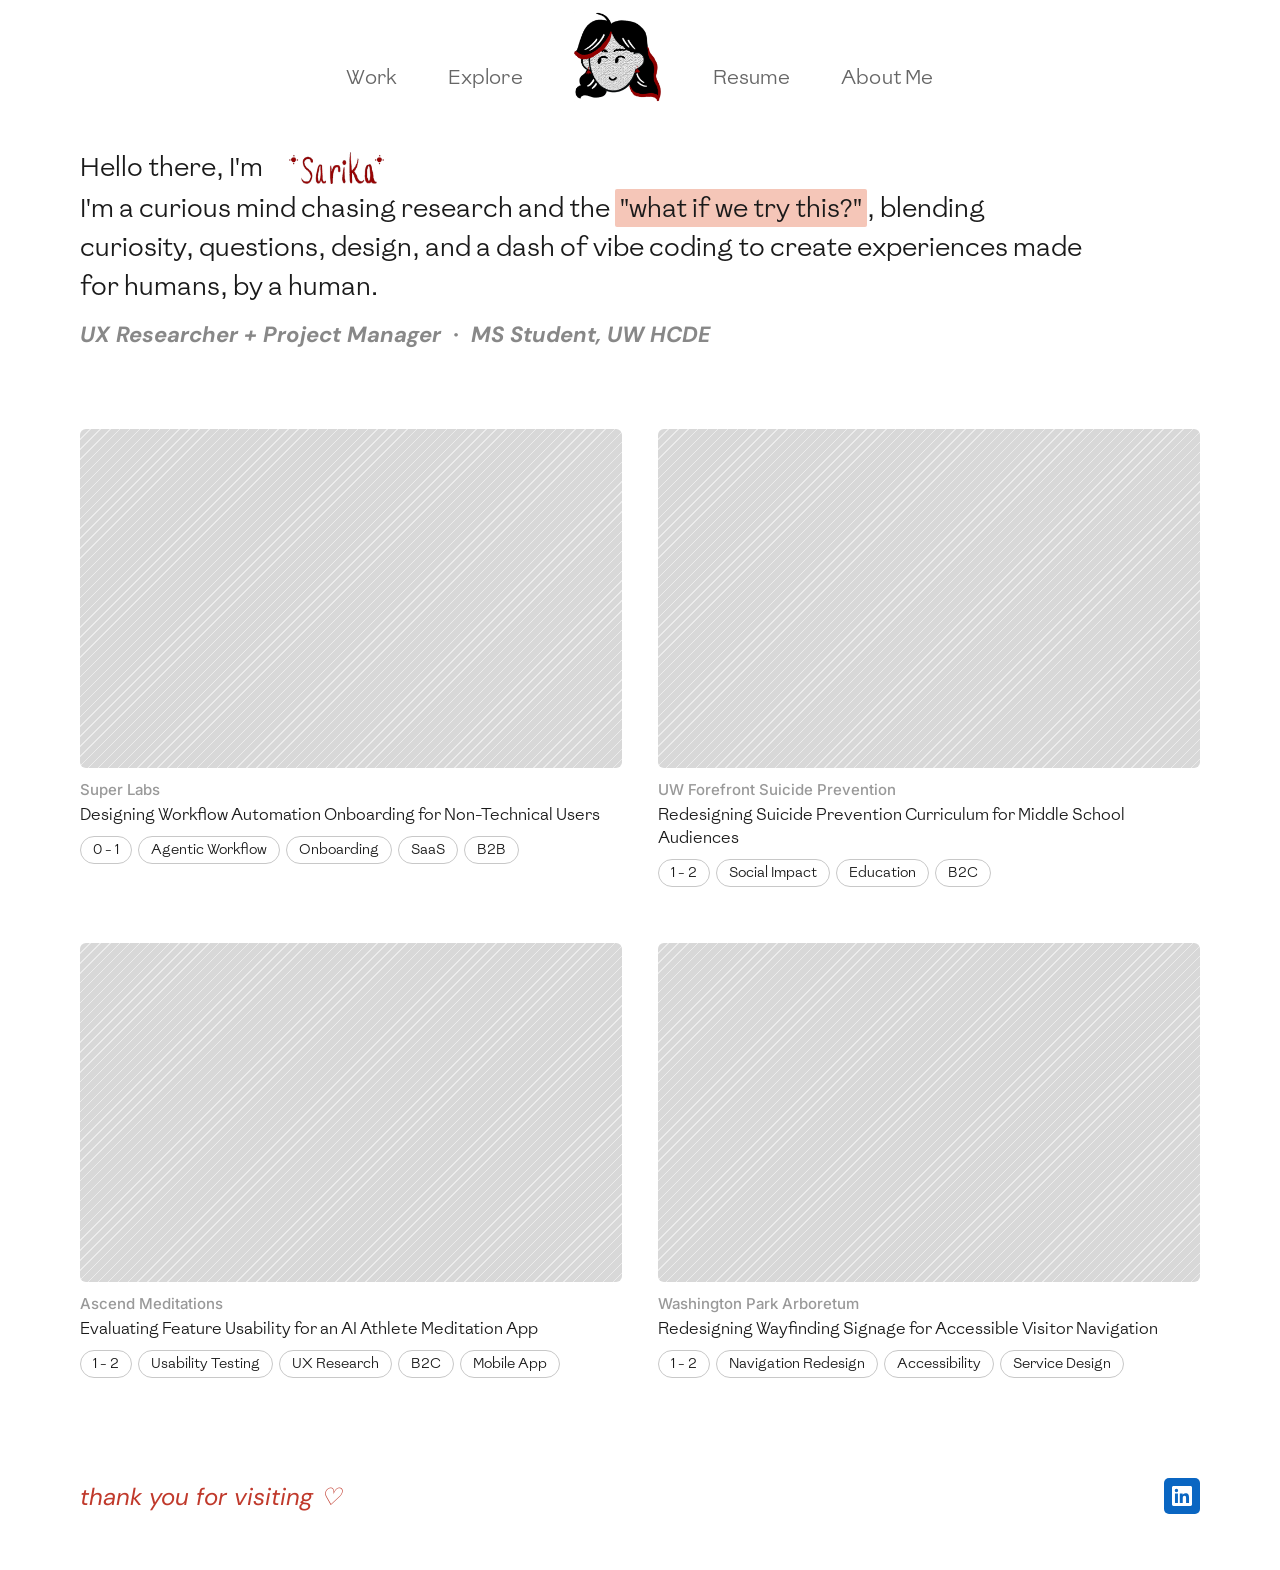
==== index.html @ 3a6480e7 "Match design typography: Absans, Inter, DM Sans, self-host Absans Co-authored-by: Cursor <cursoragen" ====
<!DOCTYPE html>
<html lang="en">
<head>
  <meta charset="UTF-8" />
  <meta name="viewport" content="width=device-width, initial-scale=1.0" />
  <title>Sarika — UX Researcher + Project Manager</title>
  <link rel="preconnect" href="https://fonts.googleapis.com" />
  <link rel="preconnect" href="https://fonts.gstatic.com" crossorigin />
  <link href="https://fonts.googleapis.com/css2?family=DM+Sans:ital,wght@0,400;0,700;1,700&family=Inter:wght@500&display=swap" rel="stylesheet" />
  <link rel="stylesheet" href="assets/css/styles.css" />

</head>
<body>

  <nav>
    <a href="#work"    class="nav-link">Work</a>
    <a href="#explore" class="nav-link">Explore</a>
    <a href="./" class="nav-avatar" aria-label="Home">
      <img src="assets/images/nav-avatar.jpg" alt="Sarika" />
    </a>
    <a href="#resume" class="nav-link">Resume</a>
    <a href="#about"  class="nav-link">About Me</a>
  </nav>

  <section class="hero">
    <p class="hero-line1">
      <span>Hello there, I'm</span>
      <span class="name-rotator" aria-label="Sarika">
        <img id="name0" src="assets/images/name-0.png" alt="Sarika" />
        <img id="name1" src="assets/images/name-1.png" alt="Sarika in Devanagari" />
      </span>
    </p>
    <p class="hero-body">
      I'm a curious mind chasing research and the
      <span class="highlight">"what if we try this?"</span>, blending curiosity,
      questions, design, and a dash of vibe coding to create experiences made for humans,
      by a human.
    </p>
    <p class="hero-subtitle">UX Researcher + Project Manager &nbsp;·&nbsp; MS Student, UW HCDE</p>
  </section>

  <section class="work" id="work">

    <article class="card">
      <div class="card-image"><!-- <img src="images/superlabs.jpg" alt="Super Labs" /> --></div>
      <p class="card-client">Super Labs</p>
      <h2 class="card-title">Designing Workflow Automation Onboarding for Non-Technical Users</h2>
      <div class="card-tags">
        <span class="tag">0 - 1</span>
        <span class="tag">Agentic Workflow</span>
        <span class="tag">Onboarding</span>
        <span class="tag">SaaS</span>
        <span class="tag">B2B</span>
      </div>
    </article>

    <article class="card">
      <div class="card-image"><!-- <img src="images/forefront.jpg" alt="UW Forefront" /> --></div>
      <p class="card-client">UW Forefront Suicide Prevention</p>
      <h2 class="card-title">Redesigning Suicide Prevention Curriculum for Middle School Audiences</h2>
      <div class="card-tags">
        <span class="tag">1 - 2</span>
        <span class="tag">Social Impact</span>
        <span class="tag">Education</span>
        <span class="tag">B2C</span>
      </div>
    </article>

    <article class="card">
      <div class="card-image"><!-- <img src="images/ascend.jpg" alt="Ascend Meditations" /> --></div>
      <p class="card-client">Ascend Meditations</p>
      <h2 class="card-title">Evaluating Feature Usability for an AI Athlete Meditation App</h2>
      <div class="card-tags">
        <span class="tag">1 - 2</span>
        <span class="tag">Usability Testing</span>
        <span class="tag">UX Research</span>
        <span class="tag">B2C</span>
        <span class="tag">Mobile App</span>
      </div>
    </article>

    <article class="card">
      <div class="card-image"><!-- <img src="images/arboretum.jpg" alt="Washington Park Arboretum" /> --></div>
      <p class="card-client">Washington Park Arboretum</p>
      <h2 class="card-title">Redesigning Wayfinding Signage for Accessible Visitor Navigation</h2>
      <div class="card-tags">
        <span class="tag">1 - 2</span>
        <span class="tag">Navigation Redesign</span>
        <span class="tag">Accessibility</span>
        <span class="tag">Service Design</span>
      </div>
    </article>

  </section>

  <footer>
    <span class="footer-thanks">thank you for visiting ♡</span>
    <a href="https://linkedin.com/in/sarika" target="_blank" rel="noopener" class="footer-linkedin" aria-label="LinkedIn">
      <svg xmlns="http://www.w3.org/2000/svg" viewBox="0 0 24 24">
        <path d="M20.447 20.452h-3.554v-5.569c0-1.328-.027-3.037-1.852-3.037-1.853 0-2.136 1.445-2.136 2.939v5.667H9.351V9h3.414v1.561h.046c.477-.9 1.637-1.85 3.37-1.85 3.601 0 4.267 2.37 4.267 5.455v6.286zM5.337 7.433a2.062 2.062 0 01-2.063-2.065 2.064 2.064 0 112.063 2.065zm1.782 13.019H3.555V9h3.564v11.452zM22.225 0H1.771C.792 0 0 .774 0 1.729v20.542C0 23.227.792 24 1.771 24h20.451C23.2 24 24 23.227 24 22.271V1.729C24 .774 23.2 0 22.222 0h.003z"/>
      </svg>
    </a>
  </footer>

  <script src="assets/js/name-rotator.js" defer></script>


</body>
</html>
---- assets/css/styles.css ----
@font-face {
      font-family: 'Absans';
      src: url('../fonts/Absans-Regular.woff2') format('woff2');
      font-weight: 400;
      font-style: normal;
      font-display: swap;
    }

    *, *::before, *::after { box-sizing: border-box; margin: 0; padding: 0; }
    :root {
      --font-absans: 'Absans', system-ui, sans-serif;
      --font-dm-sans: 'DM Sans', system-ui, sans-serif;
      --font-inter: 'Inter', system-ui, sans-serif;
      --white: #ffffff;
      --text-primary: #1a1a1a;
      --text-secondary: #888888;
      --accent-red: #c0392b;
      --highlight-bg: #f5c6b8;
      --card-bg: #d8d8d8;
      --tag-border: #c8c8c8;
      --page-pad: clamp(16px, 3.5vw, 40px);
      --max-width: min(1320px, calc(100vw - 2 * var(--page-pad)));
    }
    html { font-size: 16px; scroll-behavior: smooth; }
    body {
      font-family: var(--font-dm-sans);
      background: var(--white);
      color: var(--text-primary);
      -webkit-font-smoothing: antialiased;
      overflow-x: hidden;
    }
    a { text-decoration: none; color: inherit; }

    /* NAV */
    nav {
      display: flex;
      align-items: flex-end;
      justify-content: center;
      gap: clamp(20px, 4vw, 56px);
      padding: 12px var(--page-pad) 0;
    }
    .nav-link {
      font-family: var(--font-absans);
      font-size: 20px;
      font-weight: 400;
      color: #666666;
      letter-spacing: 0.01em;
      transition: color 0.2s;
      white-space: nowrap;
      padding-bottom: 10px;
    }
    .nav-link:hover { color: var(--accent-red); }
    .nav-avatar { display: block; flex-shrink: 0; line-height: 0; }
    .nav-avatar img { width: auto; height: 90px; object-fit: contain; display: block; }

    /* HERO */
    .hero {
      max-width: var(--max-width);
      margin: clamp(28px, 5vw, 48px) auto 0;
      padding: 0 var(--page-pad);
    }

    /* Inline flex so name sits right next to "Hello there, I'm" */
    .hero-line1 {
      font-family: var(--font-absans);
      font-size: 26px;
      font-weight: 400;
      line-height: 1.35;
      display: flex;
      align-items: center;
      gap: 4px;
    }

    /* Tight vertical ticker — same cap-height as surrounding text */
    .name-rotator {
      position: relative;
      display: inline-block;
      width: 180px;
      height: 32px;
      overflow: hidden;
      vertical-align: middle;
      margin-left: 2px;
    }
    .name-rotator img {
      position: absolute;
      left: 0;
      top: 0;
      width: 180px;
      height: 32px;
      object-fit: contain;
      object-position: left center;
      opacity: 0;
      transform: translateY(32px);
      will-change: transform, opacity;
    }
    .name-rotator img.entering {
      animation: tickerIn 0.3s cubic-bezier(0.22, 0.61, 0.36, 1) forwards;
    }
    .name-rotator img.visible {
      opacity: 1;
      transform: translateY(0);
    }
    .name-rotator img.leaving {
      animation: tickerOut 0.25s cubic-bezier(0.55, 0, 0.78, 0.4) forwards;
    }
    @keyframes tickerIn {
      from { opacity: 0; transform: translateY(32px); }
      to   { opacity: 1; transform: translateY(0);    }
    }
    @keyframes tickerOut {
      from { opacity: 1; transform: translateY(0);    }
      to   { opacity: 0; transform: translateY(-32px);}
    }

    .hero-body {
      font-family: var(--font-absans);
      font-size: 26px;
      font-weight: 400;
      line-height: 1.5;
      color: var(--text-primary);
      margin-top: 4px; max-width: min(1020px, 100%);
    }
    .highlight {
      background: var(--highlight-bg);
      padding: 1px 4px; border-radius: 2px;
    }
    .hero-subtitle {
      font-family: var(--font-dm-sans);
      font-size: 22px;
      font-weight: 700;
      font-style: italic;
      color: var(--text-secondary);
      margin-top: 14px;
    }

    /* WORK GRID */
    .work {
      max-width: var(--max-width);
      margin: clamp(48px, 7vw, 80px) auto 0;
      padding: 0 var(--page-pad);
      display: grid;
      grid-template-columns: 1fr 1fr;
      gap: clamp(32px, 5vw, 56px) clamp(20px, 3vw, 36px);
    }
    @media (max-width: 640px) { .work { grid-template-columns: 1fr; } }
    .card { cursor: pointer; }
    .card-image {
      width: 100%; aspect-ratio: 16 / 10;
      border-radius: 6px; overflow: hidden;
      background-color: var(--card-bg);
      background-image: repeating-linear-gradient(
        -45deg, transparent, transparent 6px,
        rgba(255,255,255,0.5) 6px, rgba(255,255,255,0.5) 7px
      );
      transition: transform 0.25s ease, box-shadow 0.25s ease;
    }
    .card:hover .card-image {
      transform: translateY(-3px);
      box-shadow: 0 8px 28px rgba(0,0,0,0.10);
    }
    .card-image img { width: 100%; height: 100%; object-fit: cover; display: block; }
    .card-client {
      font-family: var(--font-inter);
      font-size: 15px;
      font-weight: 500;
      color: #999999;
      margin-top: 12px;
    }
    .card-title {
      font-family: var(--font-absans);
      font-size: 16px;
      font-weight: 400;
      color: var(--text-primary);
      margin-top: 4px;
      line-height: 1.45;
    }
    .card-tags   { display: flex; flex-wrap: wrap; gap: 6px; margin-top: 10px; }
    .tag {
      font-family: var(--font-absans);
      font-size: 14px;
      font-weight: 400;
      color: var(--text-primary); background: var(--white);
      border: 1px solid var(--tag-border);
      border-radius: 20px; padding: 3px 12px; white-space: nowrap;
    }

    /* FOOTER */
    footer {
      max-width: var(--max-width);
      margin: clamp(60px, 10vw, 100px) auto 0;
      padding: 0 var(--page-pad) clamp(32px, 5vw, 56px);
      display: flex; align-items: center; justify-content: space-between;
    }
    .footer-thanks { font-style: italic; font-size: clamp(18px,2.4vw,24px); font-weight: 400; color: var(--accent-red); }
    .footer-linkedin {
      display: flex; align-items: center; justify-content: center;
      width: 36px; height: 36px; background: #0a66c2;
      border-radius: 5px; transition: opacity 0.2s; flex-shrink: 0;
    }
    .footer-linkedin:hover { opacity: 0.8; }
    .footer-linkedin svg { width: 20px; height: 20px; fill: #fff; }

    @media (max-width: 540px) {
      .nav-link { font-size: 20px; }
      .hero-line1 { font-size: 20px; }
      .hero-body  { font-size: 20px; }
      .name-rotator { width: 140px; height: 26px; }
      .name-rotator img { width: 140px; height: 26px; transform: translateY(26px); }
      @keyframes tickerIn  { from { opacity:0; transform: translateY(26px); } to { opacity:1; transform: translateY(0); } }
      @keyframes tickerOut { from { opacity:1; transform: translateY(0); } to { opacity:0; transform: translateY(-26px); } }
    }
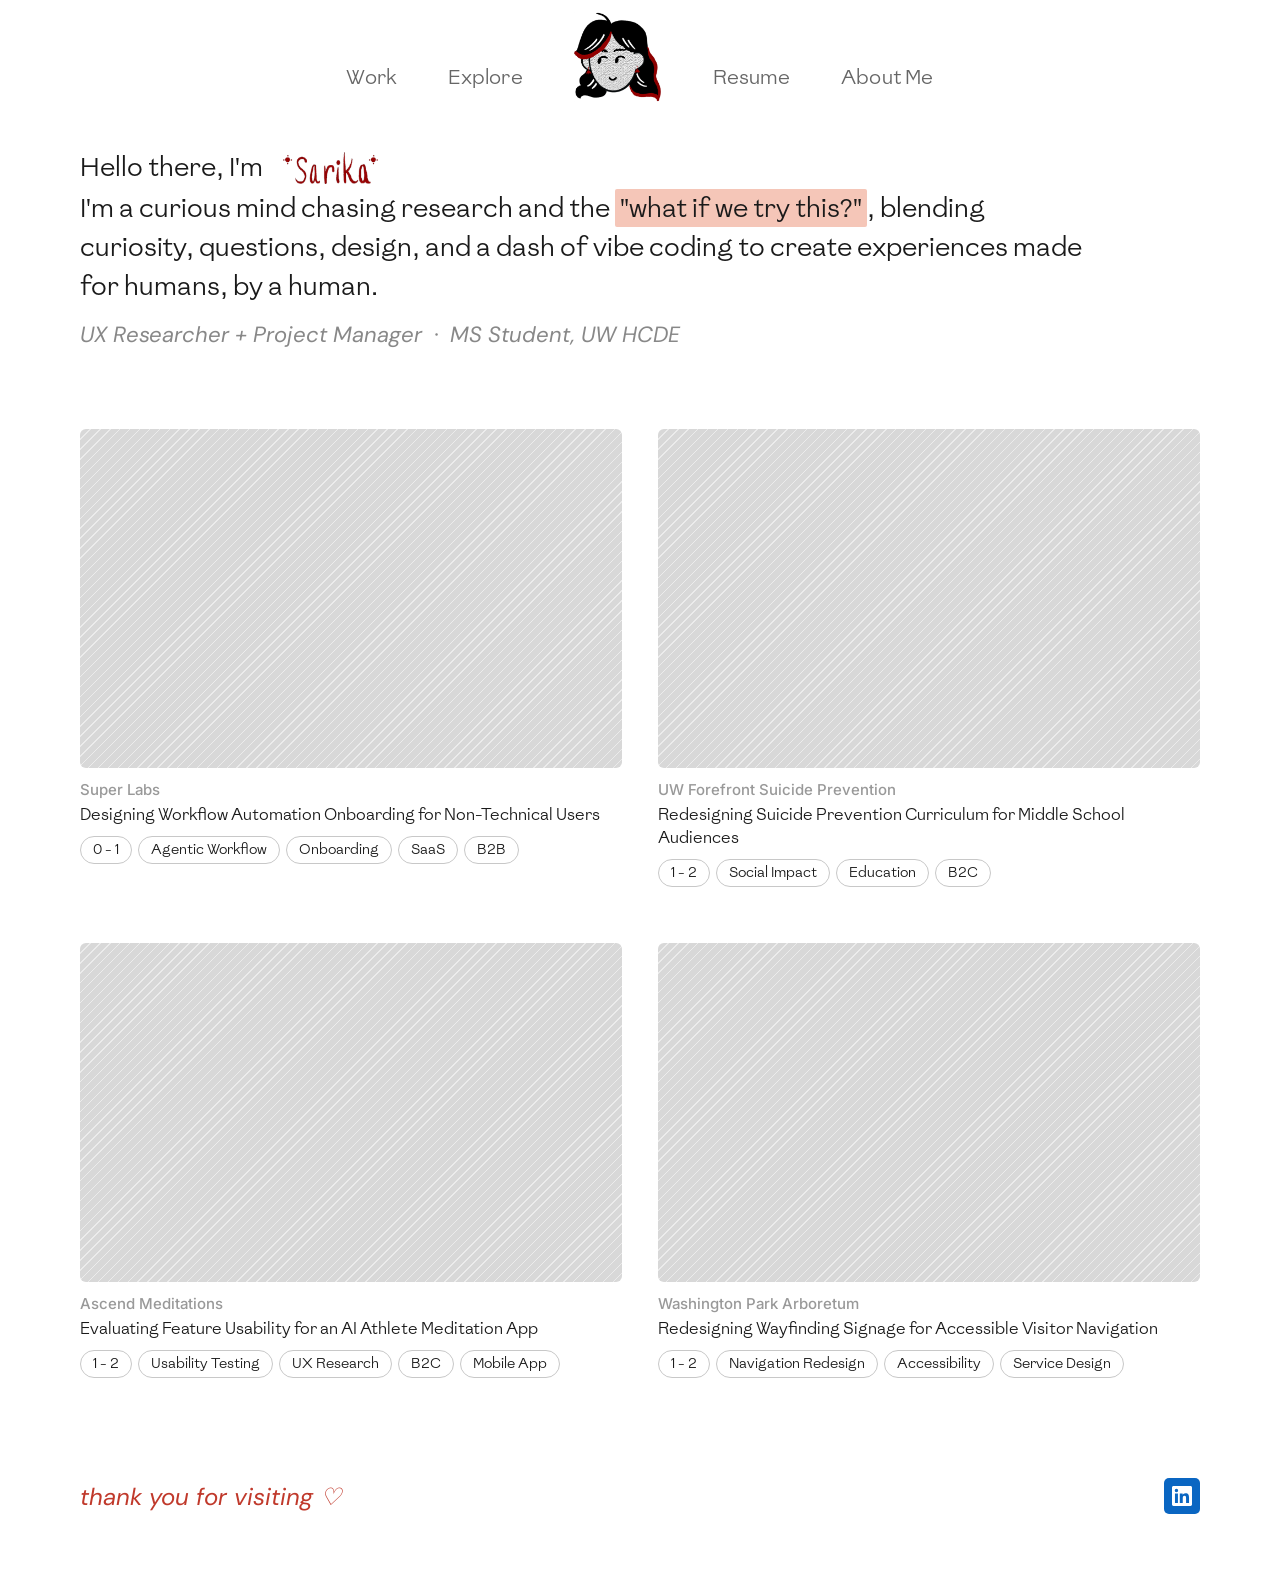
==== commit c934cd54: "Fix hero subtitle weight, name rotator timing, and rotator spacing Co-authored-by: Cursor <cursorage" ====
--- a/index.html
+++ b/index.html
@@ -6,7 +6,7 @@
   <title>Sarika — UX Researcher + Project Manager</title>
   <link rel="preconnect" href="https://fonts.googleapis.com" />
   <link rel="preconnect" href="https://fonts.gstatic.com" crossorigin />
-  <link href="https://fonts.googleapis.com/css2?family=DM+Sans:ital,wght@0,400;0,700;1,700&family=Inter:wght@500&display=swap" rel="stylesheet" />
+  <link href="https://fonts.googleapis.com/css2?family=DM+Sans:ital,wght@0,400;1,400&family=Inter:wght@500&display=swap" rel="stylesheet" />
   <link rel="stylesheet" href="assets/css/styles.css" />
 
 </head>
--- a/assets/css/styles.css
+++ b/assets/css/styles.css
@@ -68,24 +68,26 @@
       line-height: 1.35;
       display: flex;
       align-items: center;
-      gap: 4px;
-    }
-
-    /* Tight vertical ticker — same cap-height as surrounding text */
+      flex-wrap: wrap;
+      gap: 0;
+    }
+
+    /* Tight vertical ticker — width tracks artwork (~220×52 scaled to 32px tall ≈ 136px) */
     .name-rotator {
       position: relative;
       display: inline-block;
-      width: 180px;
+      width: 138px;
       height: 32px;
       overflow: hidden;
-      vertical-align: middle;
-      margin-left: 2px;
+      vertical-align: -0.06em;
+      margin: 0;
+      flex-shrink: 0;
     }
     .name-rotator img {
       position: absolute;
       left: 0;
       top: 0;
-      width: 180px;
+      width: 138px;
       height: 32px;
       object-fit: contain;
       object-position: left center;
@@ -94,14 +96,14 @@
       will-change: transform, opacity;
     }
     .name-rotator img.entering {
-      animation: tickerIn 0.3s cubic-bezier(0.22, 0.61, 0.36, 1) forwards;
+      animation: tickerIn 0.22s cubic-bezier(0.22, 0.61, 0.36, 1) forwards;
     }
     .name-rotator img.visible {
       opacity: 1;
       transform: translateY(0);
     }
     .name-rotator img.leaving {
-      animation: tickerOut 0.25s cubic-bezier(0.55, 0, 0.78, 0.4) forwards;
+      animation: tickerOut 0.2s cubic-bezier(0.55, 0, 0.78, 0.4) forwards;
     }
     @keyframes tickerIn {
       from { opacity: 0; transform: translateY(32px); }
@@ -127,7 +129,7 @@
     .hero-subtitle {
       font-family: var(--font-dm-sans);
       font-size: 22px;
-      font-weight: 700;
+      font-weight: 400;
       font-style: italic;
       color: var(--text-secondary);
       margin-top: 14px;
@@ -204,8 +206,8 @@
       .nav-link { font-size: 20px; }
       .hero-line1 { font-size: 20px; }
       .hero-body  { font-size: 20px; }
-      .name-rotator { width: 140px; height: 26px; }
-      .name-rotator img { width: 140px; height: 26px; transform: translateY(26px); }
+      .name-rotator { width: 112px; height: 26px; }
+      .name-rotator img { width: 112px; height: 26px; transform: translateY(26px); }
       @keyframes tickerIn  { from { opacity:0; transform: translateY(26px); } to { opacity:1; transform: translateY(0); } }
       @keyframes tickerOut { from { opacity:1; transform: translateY(0); } to { opacity:0; transform: translateY(-26px); } }
     }
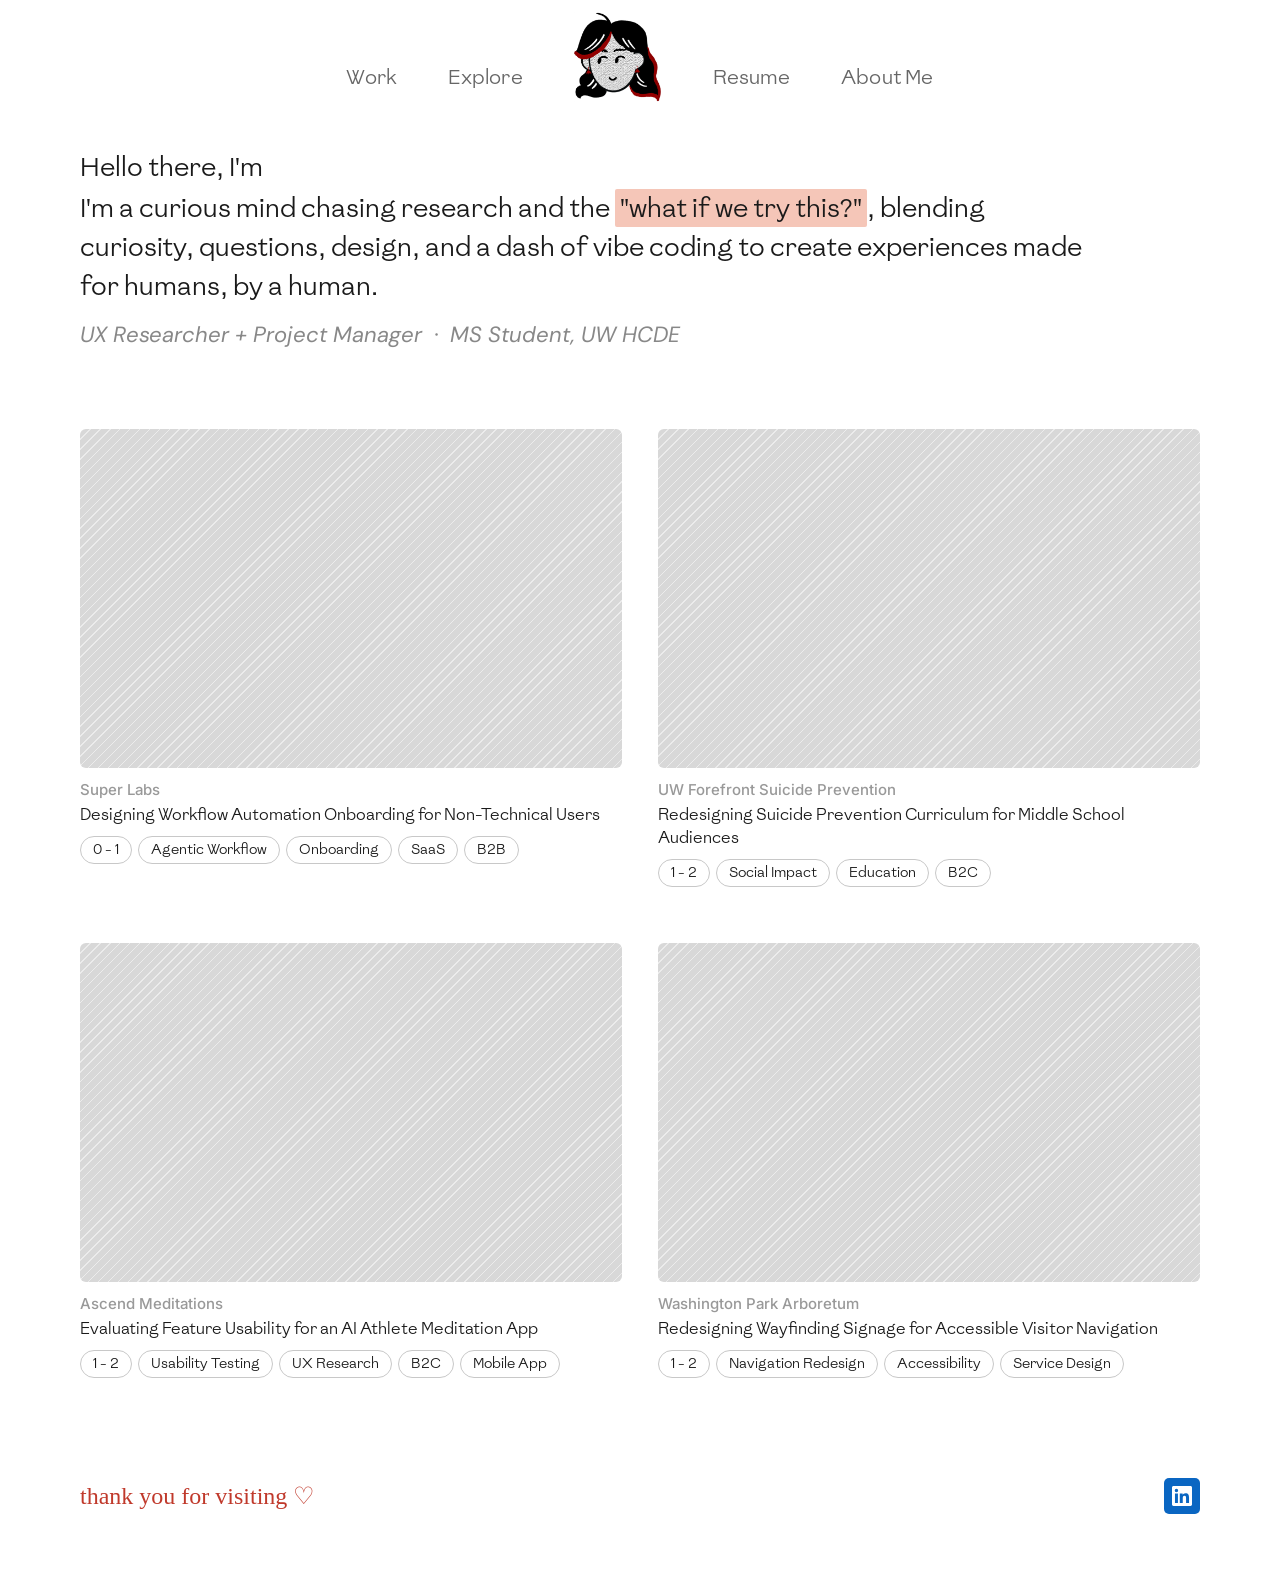
==== commit 8fb29b3f: "Add Malayalam hero name; align rotator; script footer styling Co-authored-by: Cursor <cursoragent@cu" ====
--- a/index.html
+++ b/index.html
@@ -28,6 +28,7 @@
       <span class="name-rotator" aria-label="Sarika">
         <img id="name0" src="assets/images/name-0.png" alt="Sarika" />
         <img id="name1" src="assets/images/name-1.png" alt="Sarika in Devanagari" />
+        <img id="name2" src="assets/images/name-2.png" alt="Sarika in Malayalam" />
       </span>
     </p>
     <p class="hero-body">
--- a/assets/css/styles.css
+++ b/assets/css/styles.css
@@ -76,18 +76,18 @@
     .name-rotator {
       position: relative;
       display: inline-block;
-      width: 138px;
+      width: 170px;
       height: 32px;
       overflow: hidden;
-      vertical-align: -0.06em;
+      vertical-align: -0.18em;
       margin: 0;
       flex-shrink: 0;
     }
     .name-rotator img {
       position: absolute;
       left: 0;
-      top: 0;
-      width: 138px;
+      top: -1px;
+      width: 170px;
       height: 32px;
       object-fit: contain;
       object-position: left center;
@@ -95,6 +95,11 @@
       transform: translateY(32px);
       will-change: transform, opacity;
     }
+
+    /* Per-image horizontal nudges to visually align spacing after “I’m”. */
+    #name0 { left: -14px; }
+    #name1 { left: -14px; }
+    #name2 { left: 6px; }
     .name-rotator img.entering {
       animation: tickerIn 0.22s cubic-bezier(0.22, 0.61, 0.36, 1) forwards;
     }
@@ -193,7 +198,13 @@
       padding: 0 var(--page-pad) clamp(32px, 5vw, 56px);
       display: flex; align-items: center; justify-content: space-between;
     }
-    .footer-thanks { font-style: italic; font-size: clamp(18px,2.4vw,24px); font-weight: 400; color: var(--accent-red); }
+    .footer-thanks {
+      font-family: "Snell Roundhand", "Bradley Hand", "Apple Chancery", "Segoe Script", cursive;
+      font-style: normal;
+      font-size: clamp(18px, 2.4vw, 24px);
+      font-weight: 400;
+      color: var(--accent-red);
+    }
     .footer-linkedin {
       display: flex; align-items: center; justify-content: center;
       width: 36px; height: 36px; background: #0a66c2;
@@ -206,8 +217,8 @@
       .nav-link { font-size: 20px; }
       .hero-line1 { font-size: 20px; }
       .hero-body  { font-size: 20px; }
-      .name-rotator { width: 112px; height: 26px; }
-      .name-rotator img { width: 112px; height: 26px; transform: translateY(26px); }
+      .name-rotator { width: 140px; height: 26px; }
+      .name-rotator img { width: 140px; height: 26px; transform: translateY(26px); }
       @keyframes tickerIn  { from { opacity:0; transform: translateY(26px); } to { opacity:1; transform: translateY(0); } }
       @keyframes tickerOut { from { opacity:1; transform: translateY(0); } to { opacity:0; transform: translateY(-26px); } }
     }
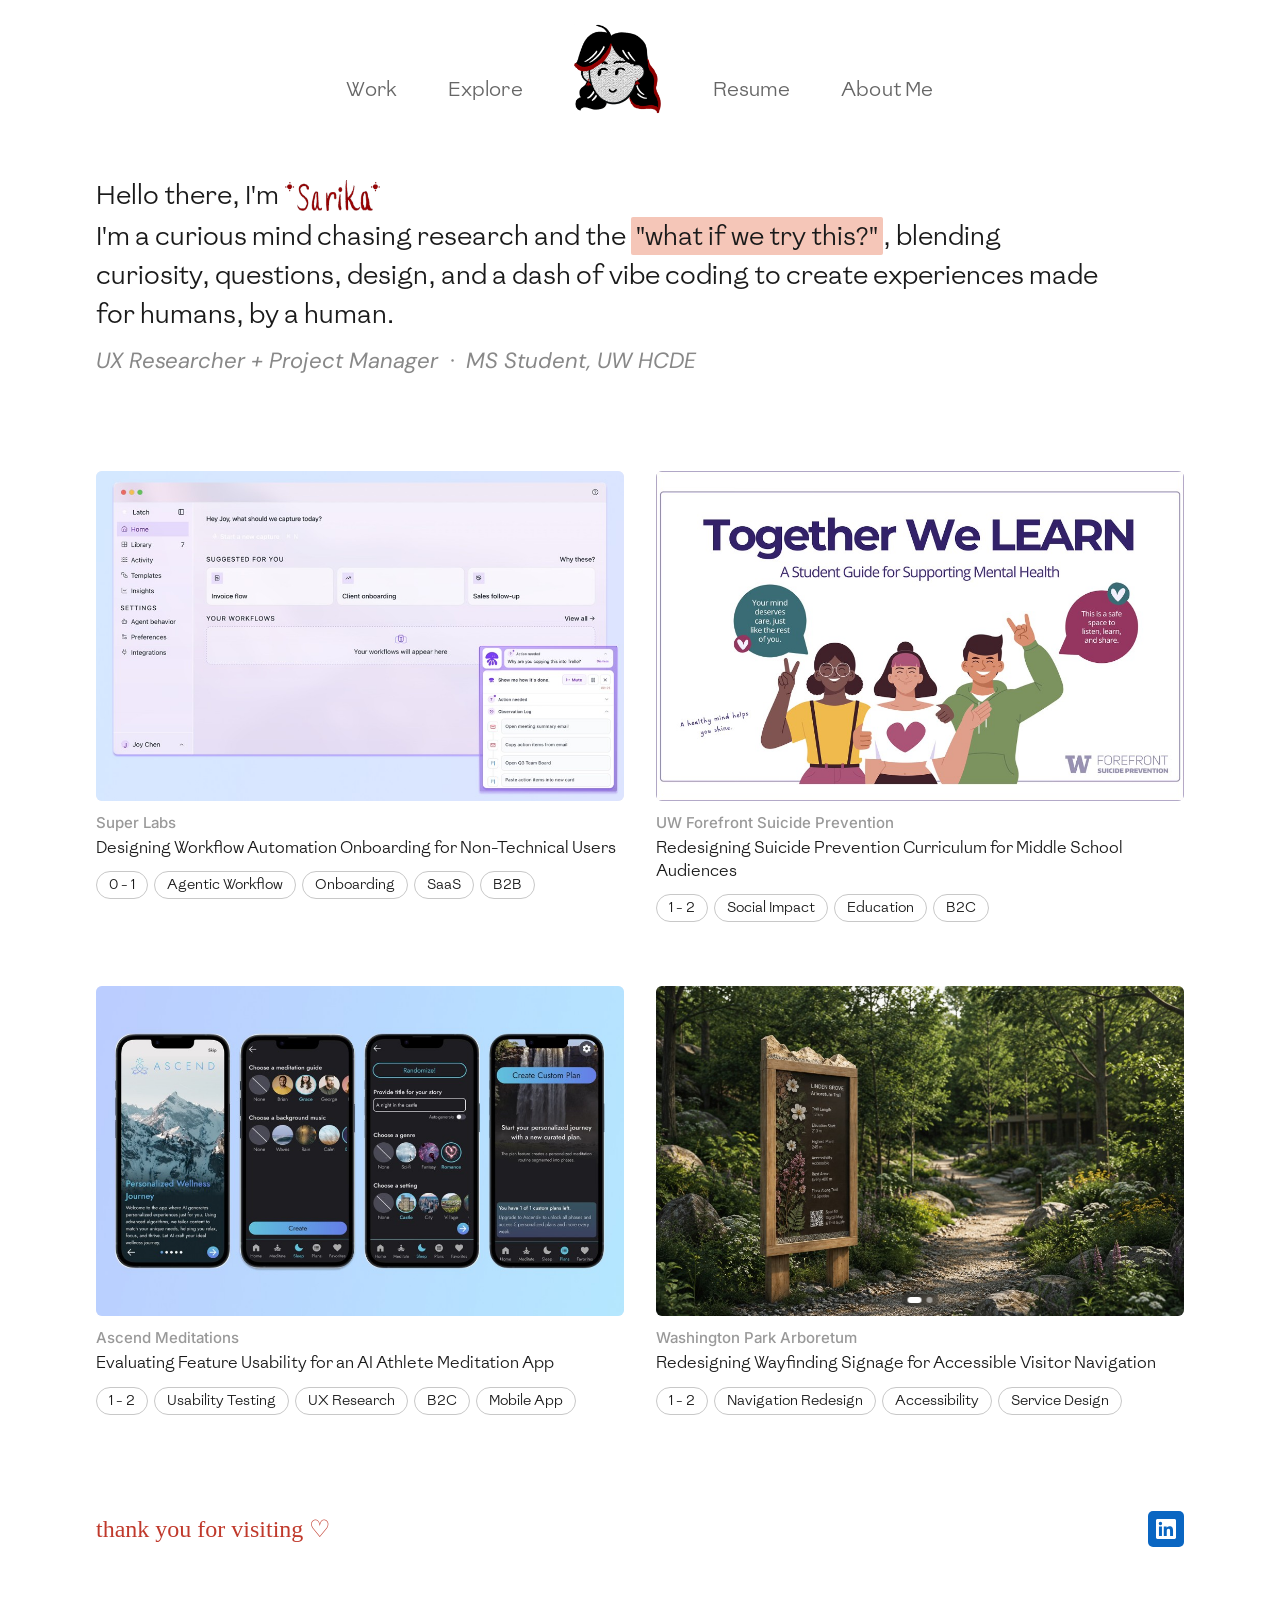
==== commit c0435616: "Add case study previews, slideshow, and supporting site assets. Sync homepage card images and styles" ====
--- a/index.html
+++ b/index.html
@@ -3,6 +3,9 @@
 <head>
   <meta charset="UTF-8" />
   <meta name="viewport" content="width=device-width, initial-scale=1.0" />
+  <meta http-equiv="Cache-Control" content="no-cache, no-store, must-revalidate" />
+  <meta http-equiv="Pragma" content="no-cache" />
+  <meta http-equiv="Expires" content="0" />
   <title>Sarika — UX Researcher + Project Manager</title>
   <link rel="preconnect" href="https://fonts.googleapis.com" />
   <link rel="preconnect" href="https://fonts.gstatic.com" crossorigin />
@@ -42,8 +45,10 @@
 
   <section class="work" id="work">
 
-    <article class="card">
-      <div class="card-image"><!-- <img src="images/superlabs.jpg" alt="Super Labs" /> --></div>
+    <a class="card" href="case-study.html?study=super-labs">
+      <div class="card-image">
+        <img src="assets/images/latch.jpg" alt="Latch workflow onboarding" />
+      </div>
       <p class="card-client">Super Labs</p>
       <h2 class="card-title">Designing Workflow Automation Onboarding for Non-Technical Users</h2>
       <div class="card-tags">
@@ -53,10 +58,12 @@
         <span class="tag">SaaS</span>
         <span class="tag">B2B</span>
       </div>
-    </article>
+    </a>
 
-    <article class="card">
-      <div class="card-image"><!-- <img src="images/forefront.jpg" alt="UW Forefront" /> --></div>
+    <a class="card" href="case-study.html?study=uw-forefront">
+      <div class="card-image">
+        <img src="assets/images/forefront.jpg" alt="UW Forefront Suicide Prevention - Together We LEARN student guide" />
+      </div>
       <p class="card-client">UW Forefront Suicide Prevention</p>
       <h2 class="card-title">Redesigning Suicide Prevention Curriculum for Middle School Audiences</h2>
       <div class="card-tags">
@@ -65,10 +72,12 @@
         <span class="tag">Education</span>
         <span class="tag">B2C</span>
       </div>
-    </article>
+    </a>
 
-    <article class="card">
-      <div class="card-image"><!-- <img src="images/ascend.jpg" alt="Ascend Meditations" /> --></div>
+    <a class="card" href="case-study.html?study=ascend-meditations">
+      <div class="card-image">
+        <img src="assets/images/ascend.jpg" alt="Ascend Meditations" />
+      </div>
       <p class="card-client">Ascend Meditations</p>
       <h2 class="card-title">Evaluating Feature Usability for an AI Athlete Meditation App</h2>
       <div class="card-tags">
@@ -78,10 +87,17 @@
         <span class="tag">B2C</span>
         <span class="tag">Mobile App</span>
       </div>
-    </article>
+    </a>
 
-    <article class="card">
-      <div class="card-image"><!-- <img src="images/arboretum.jpg" alt="Washington Park Arboretum" /> --></div>
+    <a class="card" href="case-study.html?study=arboretum">
+      <div class="card-image card-slideshow" aria-label="Washington Park Arboretum signage slideshow">
+        <img src="assets/images/arboretum-1.jpg" alt="Washington Park Arboretum Linden Grove Trail upright sign" class="slide active" />
+        <img src="assets/images/arboretum-2.jpg" alt="Washington Park Arboretum Ridgeline Grove Trail shelter sign" class="slide" />
+        <div class="slideshow-indicators" aria-hidden="true">
+          <span class="indicator active"></span>
+          <span class="indicator"></span>
+        </div>
+      </div>
       <p class="card-client">Washington Park Arboretum</p>
       <h2 class="card-title">Redesigning Wayfinding Signage for Accessible Visitor Navigation</h2>
       <div class="card-tags">
@@ -90,7 +106,7 @@
         <span class="tag">Accessibility</span>
         <span class="tag">Service Design</span>
       </div>
-    </article>
+    </a>
 
   </section>
 
@@ -104,7 +120,7 @@
   </footer>
 
   <script src="assets/js/name-rotator.js" defer></script>
-
+  <script src="assets/js/card-slideshow.js" defer></script>
 
 </body>
 </html>
--- a/assets/css/styles.css
+++ b/assets/css/styles.css
@@ -18,8 +18,22 @@
       --highlight-bg: #f5c6b8;
       --card-bg: #d8d8d8;
       --tag-border: #c8c8c8;
-      --page-pad: clamp(16px, 3.5vw, 40px);
-      --max-width: min(1320px, calc(100vw - 2 * var(--page-pad)));
+      --page-pad: clamp(20px, 4vw, 48px);
+      --content-width: 1400px;
+      --max-width: min(1400px, calc(100vw - 2 * var(--page-pad)));
+      /* Spacing scale (shreym.com / Framer-style rhythm) */
+      --space-2xs: 4px;
+      --space-xs: 8px;
+      --space-sm: 12px;
+      --space-md: 16px;
+      --space-lg: 24px;
+      --space-xl: 32px;
+      --space-2xl: 48px;
+      --space-3xl: 64px;
+      --space-4xl: 96px;
+      --section-gap: clamp(64px, 8vw, 96px);
+      --text-stack: var(--space-xs);
+      --text-to-media: clamp(32px, 4vw, 48px);
     }
     html { font-size: 16px; scroll-behavior: smooth; }
     body {
@@ -37,7 +51,7 @@
       align-items: flex-end;
       justify-content: center;
       gap: clamp(20px, 4vw, 56px);
-      padding: 12px var(--page-pad) 0;
+      padding: var(--space-lg) var(--page-pad) 0;
     }
     .nav-link {
       font-family: var(--font-absans);
@@ -56,7 +70,7 @@
     /* HERO */
     .hero {
       max-width: var(--max-width);
-      margin: clamp(28px, 5vw, 48px) auto 0;
+      margin: var(--space-3xl) auto 0;
       padding: 0 var(--page-pad);
     }
 
@@ -125,7 +139,8 @@
       font-weight: 400;
       line-height: 1.5;
       color: var(--text-primary);
-      margin-top: 4px; max-width: min(1020px, 100%);
+      margin-top: var(--space-2xs);
+      max-width: min(1020px, 100%);
     }
     .highlight {
       background: var(--highlight-bg);
@@ -137,20 +152,20 @@
       font-weight: 400;
       font-style: italic;
       color: var(--text-secondary);
-      margin-top: 14px;
+      margin-top: var(--space-sm);
     }
 
     /* WORK GRID */
     .work {
       max-width: var(--max-width);
-      margin: clamp(48px, 7vw, 80px) auto 0;
+      margin: var(--section-gap) auto 0;
       padding: 0 var(--page-pad);
       display: grid;
       grid-template-columns: 1fr 1fr;
-      gap: clamp(32px, 5vw, 56px) clamp(20px, 3vw, 36px);
+      gap: var(--space-3xl) var(--space-xl);
     }
     @media (max-width: 640px) { .work { grid-template-columns: 1fr; } }
-    .card { cursor: pointer; }
+    .card { display: block; cursor: pointer; color: inherit; }
     .card-image {
       width: 100%; aspect-ratio: 16 / 10;
       border-radius: 6px; overflow: hidden;
@@ -165,23 +180,98 @@
       transform: translateY(-3px);
       box-shadow: 0 8px 28px rgba(0,0,0,0.10);
     }
-    .card-image img { width: 100%; height: 100%; object-fit: cover; display: block; }
+    .card-image img {
+      width: 100%;
+      height: 100%;
+      object-fit: contain;
+      object-position: center;
+      display: block;
+      background: #f0eef5;
+    }
+    .card-image:has(img) {
+      background-image: none;
+      background-color: #f0eef5;
+    }
+
+    /* Card Slideshow */
+    .card-slideshow {
+      position: relative;
+    }
+    .card-slideshow .slide {
+      position: absolute;
+      top: 0;
+      left: 0;
+      width: 100%;
+      height: 100%;
+      object-fit: contain;
+      object-position: center;
+      background: #f0eef5;
+      opacity: 0;
+      transition: opacity 0.9s cubic-bezier(0.4, 0, 0.2, 1);
+      pointer-events: none;
+      will-change: opacity;
+      z-index: 1;
+    }
+    .card-slideshow .slide.active {
+      opacity: 1;
+      pointer-events: auto;
+      z-index: 2;
+    }
+    .card-slideshow .slide.shuffling-out {
+      opacity: 0;
+      z-index: 1;
+    }
+
+    /* Slide Indicator Dots */
+    .slideshow-indicators {
+      position: absolute;
+      bottom: 10px;
+      left: 50%;
+      transform: translateX(-50%);
+      display: flex;
+      gap: 5px;
+      padding: 3px 6px;
+      background: rgba(0, 0, 0, 0.28);
+      backdrop-filter: blur(4px);
+      -webkit-backdrop-filter: blur(4px);
+      border-radius: 12px;
+      z-index: 3;
+      pointer-events: none;
+    }
+    .slideshow-indicators .indicator {
+      width: 6px;
+      height: 6px;
+      border-radius: 50%;
+      background: rgba(255, 255, 255, 0.45);
+      transition: width 0.45s ease, background 0.45s ease, border-radius 0.45s ease;
+    }
+    .slideshow-indicators .indicator.active {
+      width: 14px;
+      border-radius: 4px;
+      background: #ffffff;
+    }
+
+    @media (prefers-reduced-motion: reduce) {
+      .card-slideshow .slide {
+        transition: opacity 0.35s ease;
+      }
+    }
     .card-client {
       font-family: var(--font-inter);
       font-size: 15px;
       font-weight: 500;
       color: #999999;
-      margin-top: 12px;
+      margin-top: var(--space-sm);
     }
     .card-title {
       font-family: var(--font-absans);
       font-size: 16px;
       font-weight: 400;
       color: var(--text-primary);
-      margin-top: 4px;
+      margin-top: var(--space-2xs);
       line-height: 1.45;
     }
-    .card-tags   { display: flex; flex-wrap: wrap; gap: 6px; margin-top: 10px; }
+    .card-tags { display: flex; flex-wrap: wrap; gap: 6px; margin-top: var(--space-sm); }
     .tag {
       font-family: var(--font-absans);
       font-size: 14px;
@@ -194,8 +284,8 @@
     /* FOOTER */
     footer {
       max-width: var(--max-width);
-      margin: clamp(60px, 10vw, 100px) auto 0;
-      padding: 0 var(--page-pad) clamp(32px, 5vw, 56px);
+      margin: var(--section-gap) auto 0;
+      padding: 0 var(--page-pad) var(--space-3xl);
       display: flex; align-items: center; justify-content: space-between;
     }
     .footer-thanks {
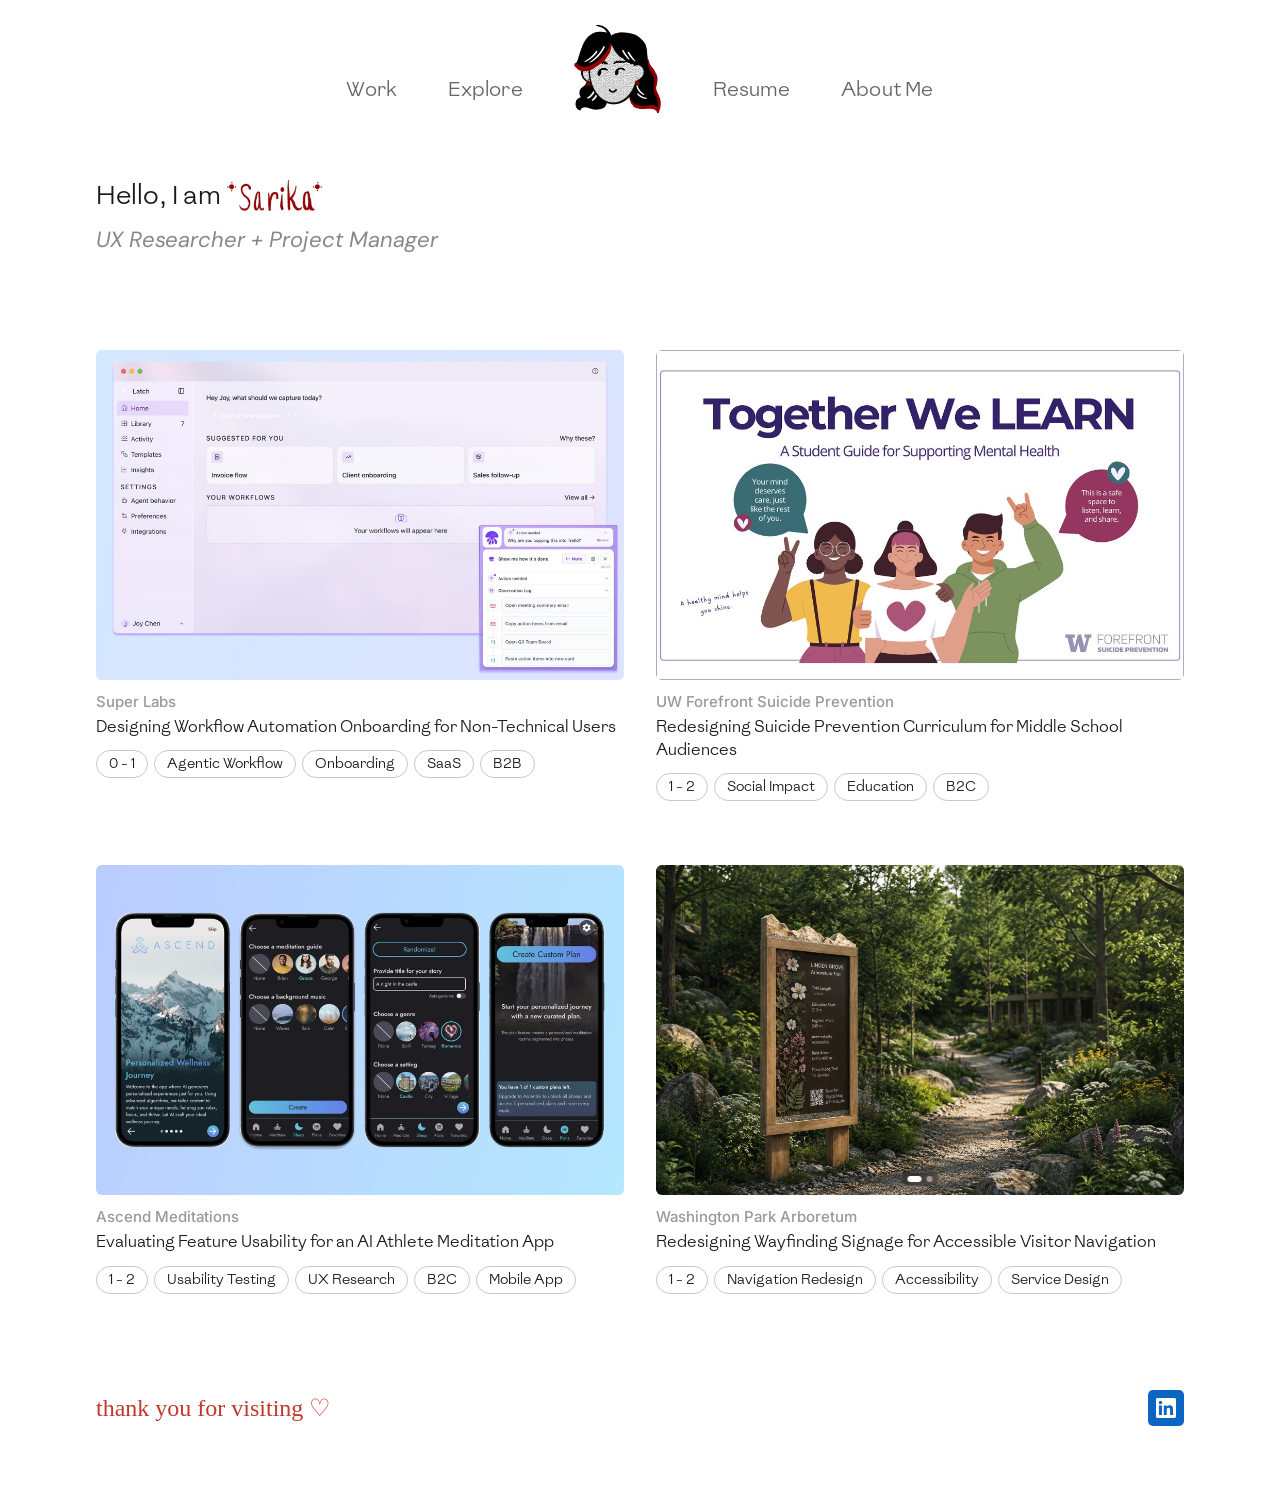
==== commit 774f7693: "Simplify hero, lock case studies, and link Resume PDF. Tighten the homepage intro and prevent projec" ====
--- a/index.html
+++ b/index.html
@@ -21,31 +21,25 @@
     <a href="./" class="nav-avatar" aria-label="Home">
       <img src="assets/images/nav-avatar.jpg" alt="Sarika" />
     </a>
-    <a href="#resume" class="nav-link">Resume</a>
+    <a href="assets/SarikaO-Resume.pdf" class="nav-link" target="_blank" rel="noopener">Resume</a>
     <a href="#about"  class="nav-link">About Me</a>
   </nav>
 
   <section class="hero">
     <p class="hero-line1">
-      <span>Hello there, I'm</span>
+      <span>Hello, I am</span>
       <span class="name-rotator" aria-label="Sarika">
         <img id="name0" src="assets/images/name-0.png" alt="Sarika" />
         <img id="name1" src="assets/images/name-1.png" alt="Sarika in Devanagari" />
         <img id="name2" src="assets/images/name-2.png" alt="Sarika in Malayalam" />
       </span>
     </p>
-    <p class="hero-body">
-      I'm a curious mind chasing research and the
-      <span class="highlight">"what if we try this?"</span>, blending curiosity,
-      questions, design, and a dash of vibe coding to create experiences made for humans,
-      by a human.
-    </p>
-    <p class="hero-subtitle">UX Researcher + Project Manager &nbsp;·&nbsp; MS Student, UW HCDE</p>
+    <p class="hero-subtitle">UX Researcher + Project Manager</p>
   </section>
 
   <section class="work" id="work">
 
-    <a class="card" href="case-study.html?study=super-labs">
+    <div class="card card--locked" aria-disabled="true">
       <div class="card-image">
         <img src="assets/images/latch.jpg" alt="Latch workflow onboarding" />
       </div>
@@ -58,9 +52,9 @@
         <span class="tag">SaaS</span>
         <span class="tag">B2B</span>
       </div>
-    </a>
+    </div>
 
-    <a class="card" href="case-study.html?study=uw-forefront">
+    <div class="card card--locked" aria-disabled="true">
       <div class="card-image">
         <img src="assets/images/forefront.jpg" alt="UW Forefront Suicide Prevention - Together We LEARN student guide" />
       </div>
@@ -72,9 +66,9 @@
         <span class="tag">Education</span>
         <span class="tag">B2C</span>
       </div>
-    </a>
+    </div>
 
-    <a class="card" href="case-study.html?study=ascend-meditations">
+    <div class="card card--locked" aria-disabled="true">
       <div class="card-image">
         <img src="assets/images/ascend.jpg" alt="Ascend Meditations" />
       </div>
@@ -87,9 +81,9 @@
         <span class="tag">B2C</span>
         <span class="tag">Mobile App</span>
       </div>
-    </a>
+    </div>
 
-    <a class="card" href="case-study.html?study=arboretum">
+    <div class="card card--locked" aria-disabled="true">
       <div class="card-image card-slideshow" aria-label="Washington Park Arboretum signage slideshow">
         <img src="assets/images/arboretum-1.jpg" alt="Washington Park Arboretum Linden Grove Trail upright sign" class="slide active" />
         <img src="assets/images/arboretum-2.jpg" alt="Washington Park Arboretum Ridgeline Grove Trail shelter sign" class="slide" />
@@ -106,7 +100,7 @@
         <span class="tag">Accessibility</span>
         <span class="tag">Service Design</span>
       </div>
-    </a>
+    </div>
 
   </section>
 
--- a/assets/css/styles.css
+++ b/assets/css/styles.css
@@ -166,6 +166,14 @@
     }
     @media (max-width: 640px) { .work { grid-template-columns: 1fr; } }
     .card { display: block; cursor: pointer; color: inherit; }
+    .card--locked {
+      cursor: default;
+      pointer-events: none;
+      user-select: none;
+    }
+    .card--locked .card-image {
+      pointer-events: auto;
+    }
     .card-image {
       width: 100%; aspect-ratio: 16 / 10;
       border-radius: 6px; overflow: hidden;
@@ -179,6 +187,10 @@
     .card:hover .card-image {
       transform: translateY(-3px);
       box-shadow: 0 8px 28px rgba(0,0,0,0.10);
+    }
+    .card--locked:hover .card-image {
+      transform: none;
+      box-shadow: none;
     }
     .card-image img {
       width: 100%;
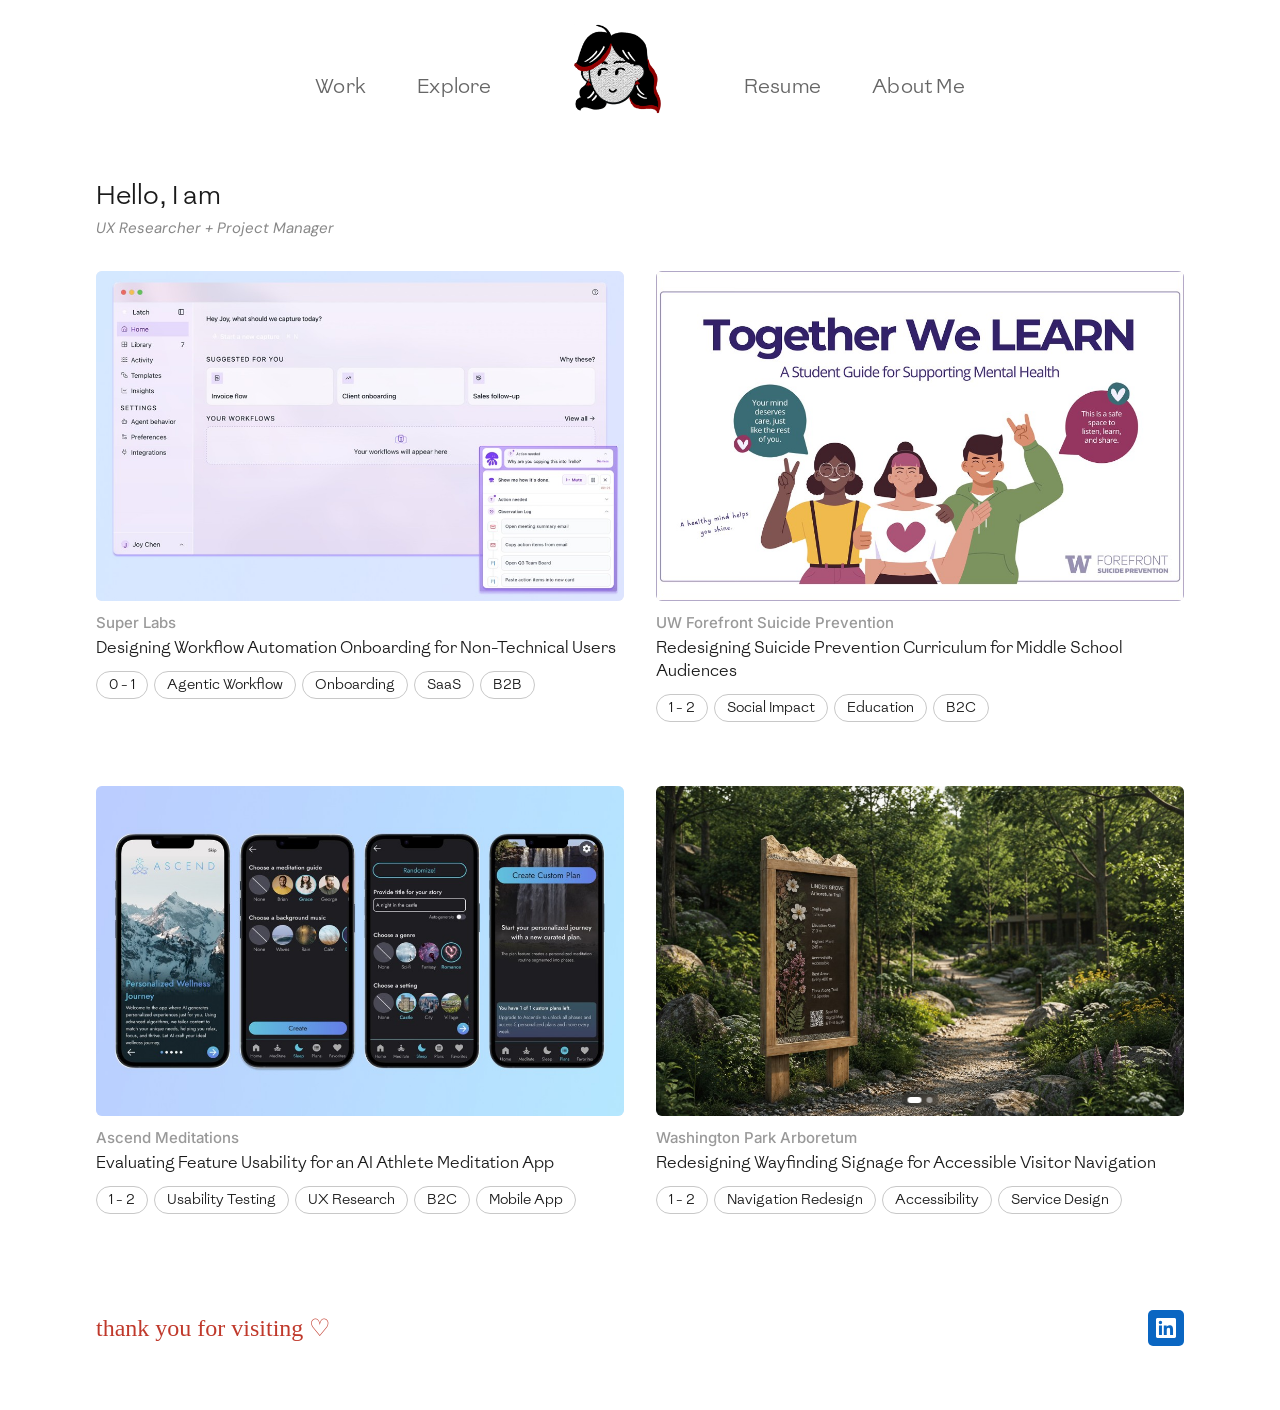
==== commit 491abaf4: "Place revolving name under the nav avatar as a stacked brand. Co-authored-by: Cursor <cursoragent@cu" ====
--- a/index.html
+++ b/index.html
@@ -18,22 +18,20 @@
   <nav>
     <a href="#work"    class="nav-link">Work</a>
     <a href="#explore" class="nav-link">Explore</a>
-    <a href="./" class="nav-avatar" aria-label="Home">
-      <img src="assets/images/nav-avatar.jpg" alt="Sarika" />
+    <a href="./" class="nav-brand" aria-label="Home">
+      <img class="nav-avatar" src="assets/images/nav-avatar.jpg" alt="Sarika" />
+      <span class="name-rotator" aria-label="Sarika">
+        <img id="name0" src="assets/images/name-0.png" alt="Sarika" />
+        <img id="name1" src="assets/images/name-1.png" alt="Sarika in Devanagari" />
+        <img id="name2" src="assets/images/name-2.png" alt="Sarika in Malayalam" />
+      </span>
     </a>
     <a href="assets/SarikaO-Resume.pdf" class="nav-link" target="_blank" rel="noopener">Resume</a>
     <a href="#about"  class="nav-link">About Me</a>
   </nav>
 
   <section class="hero">
-    <p class="hero-line1">
-      <span>Hello, I am</span>
-      <span class="name-rotator" aria-label="Sarika">
-        <img id="name0" src="assets/images/name-0.png" alt="Sarika" />
-        <img id="name1" src="assets/images/name-1.png" alt="Sarika in Devanagari" />
-        <img id="name2" src="assets/images/name-2.png" alt="Sarika in Malayalam" />
-      </span>
-    </p>
+    <p class="hero-line1">Hello, I am</p>
     <p class="hero-subtitle">UX Researcher + Project Manager</p>
   </section>
 
--- a/assets/css/styles.css
+++ b/assets/css/styles.css
@@ -48,7 +48,7 @@
     /* NAV */
     nav {
       display: flex;
-      align-items: flex-end;
+      align-items: center;
       justify-content: center;
       gap: clamp(20px, 4vw, 56px);
       padding: var(--space-lg) var(--page-pad) 0;
@@ -61,59 +61,64 @@
       letter-spacing: 0.01em;
       transition: color 0.2s;
       white-space: nowrap;
-      padding-bottom: 10px;
     }
     .nav-link:hover { color: var(--accent-red); }
-    .nav-avatar { display: block; flex-shrink: 0; line-height: 0; }
-    .nav-avatar img { width: auto; height: 90px; object-fit: contain; display: block; }
+
+    /* Avatar + revolving name stacked as one brand mark */
+    .nav-brand {
+      display: flex;
+      flex-direction: column;
+      align-items: center;
+      gap: 6px;
+      flex-shrink: 0;
+      line-height: 0;
+      color: inherit;
+    }
+    .nav-avatar {
+      width: auto;
+      height: 90px;
+      object-fit: contain;
+      display: block;
+    }
 
     /* HERO */
     .hero {
       max-width: var(--max-width);
-      margin: var(--space-3xl) auto 0;
+      margin: var(--space-xl) auto 0;
       padding: 0 var(--page-pad);
     }
 
-    /* Inline flex so name sits right next to "Hello there, I'm" */
     .hero-line1 {
       font-family: var(--font-absans);
       font-size: 26px;
       font-weight: 400;
-      line-height: 1.35;
-      display: flex;
-      align-items: center;
-      flex-wrap: wrap;
-      gap: 0;
-    }
-
-    /* Tight vertical ticker — width tracks artwork (~220×52 scaled to 32px tall ≈ 136px) */
+      line-height: 1.2;
+    }
+
+    /* Name ticker under the avatar */
     .name-rotator {
       position: relative;
-      display: inline-block;
-      width: 170px;
-      height: 32px;
+      display: block;
+      width: 150px;
+      height: 28px;
       overflow: hidden;
-      vertical-align: -0.18em;
-      margin: 0;
+      margin: 0 auto;
       flex-shrink: 0;
     }
     .name-rotator img {
       position: absolute;
-      left: 0;
-      top: -1px;
-      width: 170px;
-      height: 32px;
+      left: 50%;
+      top: 0;
+      width: 150px;
+      height: 28px;
+      margin-left: -75px;
       object-fit: contain;
-      object-position: left center;
+      object-position: center center;
       opacity: 0;
-      transform: translateY(32px);
+      transform: translateY(28px);
       will-change: transform, opacity;
     }
 
-    /* Per-image horizontal nudges to visually align spacing after “I’m”. */
-    #name0 { left: -14px; }
-    #name1 { left: -14px; }
-    #name2 { left: 6px; }
     .name-rotator img.entering {
       animation: tickerIn 0.22s cubic-bezier(0.22, 0.61, 0.36, 1) forwards;
     }
@@ -125,12 +130,12 @@
       animation: tickerOut 0.2s cubic-bezier(0.55, 0, 0.78, 0.4) forwards;
     }
     @keyframes tickerIn {
-      from { opacity: 0; transform: translateY(32px); }
+      from { opacity: 0; transform: translateY(28px); }
       to   { opacity: 1; transform: translateY(0);    }
     }
     @keyframes tickerOut {
       from { opacity: 1; transform: translateY(0);    }
-      to   { opacity: 0; transform: translateY(-32px);}
+      to   { opacity: 0; transform: translateY(-28px);}
     }
 
     .hero-body {
@@ -148,17 +153,18 @@
     }
     .hero-subtitle {
       font-family: var(--font-dm-sans);
-      font-size: 22px;
+      font-size: 15px;
       font-weight: 400;
       font-style: italic;
       color: var(--text-secondary);
-      margin-top: var(--space-sm);
+      margin-top: var(--space-xs);
+      line-height: 1.3;
     }
 
     /* WORK GRID */
     .work {
       max-width: var(--max-width);
-      margin: var(--section-gap) auto 0;
+      margin: var(--space-xl) auto 0;
       padding: 0 var(--page-pad);
       display: grid;
       grid-template-columns: 1fr 1fr;
@@ -316,11 +322,19 @@
     .footer-linkedin svg { width: 20px; height: 20px; fill: #fff; }
 
     @media (max-width: 540px) {
-      .nav-link { font-size: 20px; }
+      .nav-link { font-size: 16px; }
+      .nav-avatar { height: 72px; }
       .hero-line1 { font-size: 20px; }
       .hero-body  { font-size: 20px; }
-      .name-rotator { width: 140px; height: 26px; }
-      .name-rotator img { width: 140px; height: 26px; transform: translateY(26px); }
-      @keyframes tickerIn  { from { opacity:0; transform: translateY(26px); } to { opacity:1; transform: translateY(0); } }
-      @keyframes tickerOut { from { opacity:1; transform: translateY(0); } to { opacity:0; transform: translateY(-26px); } }
-    }
+      .hero-subtitle { font-size: 13px; }
+      .work { margin-top: var(--space-lg); }
+      .name-rotator { width: 120px; height: 22px; }
+      .name-rotator img {
+        width: 120px;
+        height: 22px;
+        margin-left: -60px;
+        transform: translateY(22px);
+      }
+      @keyframes tickerIn  { from { opacity:0; transform: translateY(22px); } to { opacity:1; transform: translateY(0); } }
+      @keyframes tickerOut { from { opacity:1; transform: translateY(0); } to { opacity:0; transform: translateY(-22px); } }
+    }
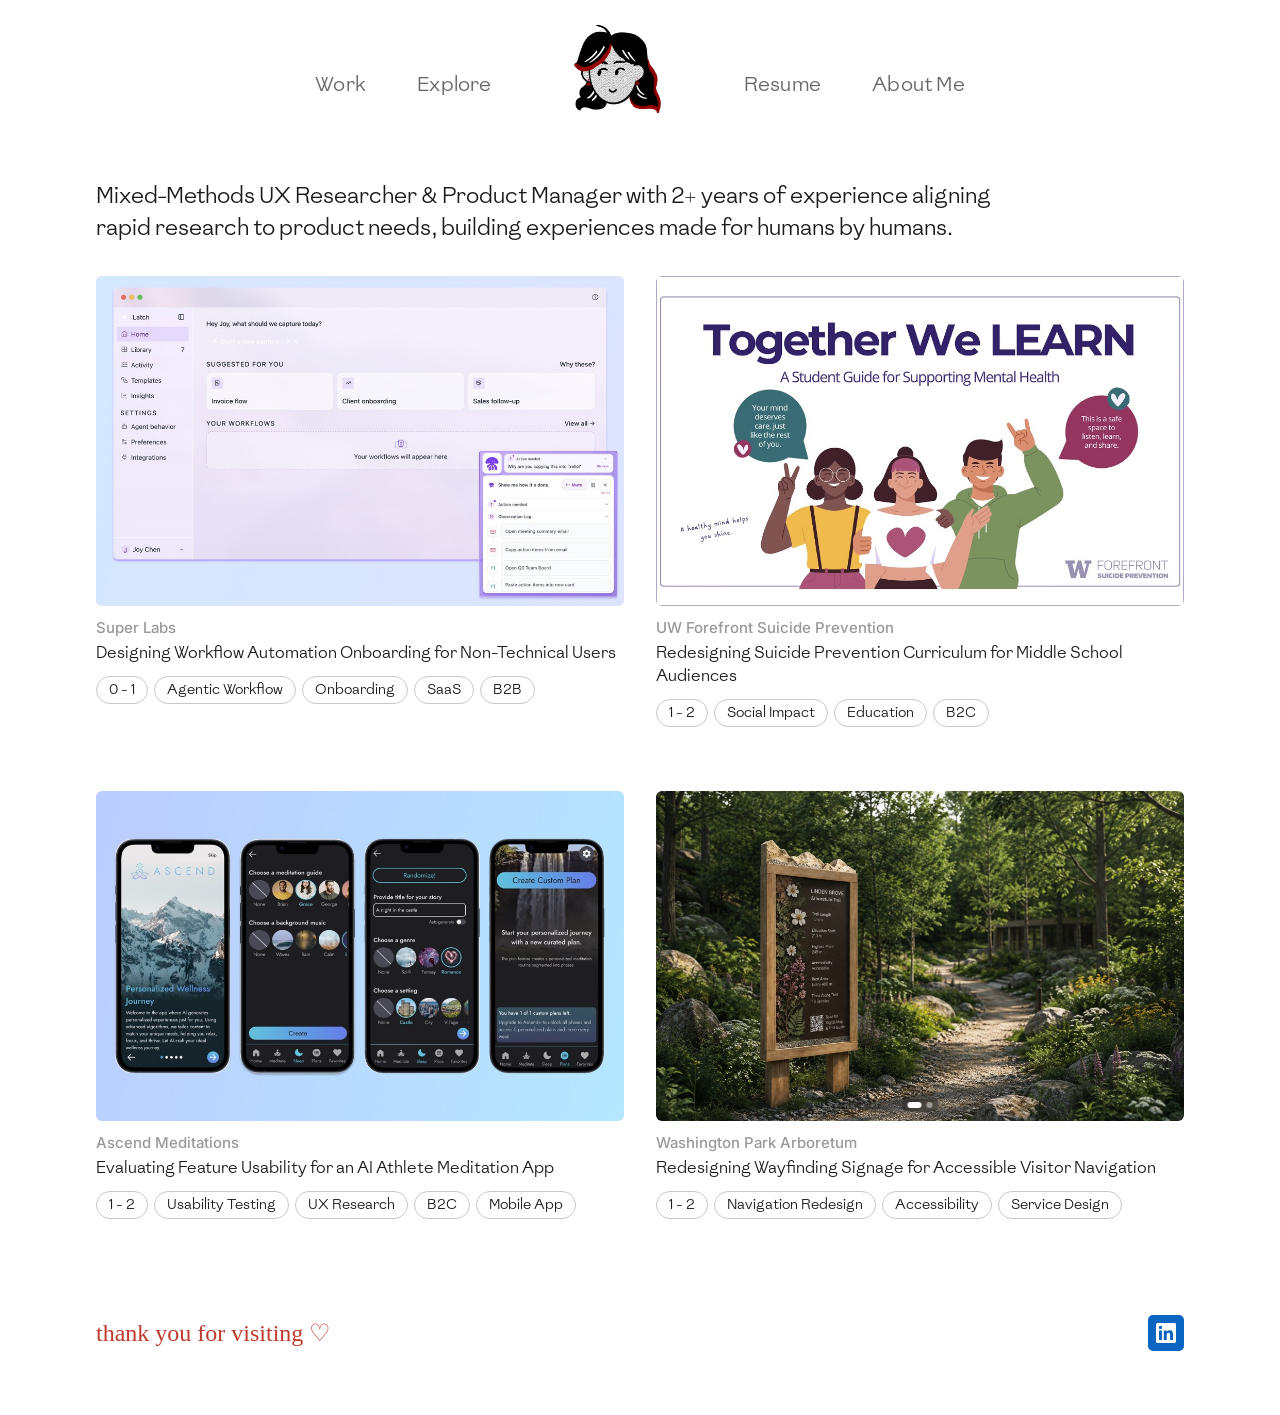
==== commit a5c8d4f7: "Replace hero greeting with mixed-methods bio line. Co-authored-by: Cursor <cursoragent@cursor.com>" ====
--- a/index.html
+++ b/index.html
@@ -31,8 +31,7 @@
   </nav>
 
   <section class="hero">
-    <p class="hero-line1">Hello, I am</p>
-    <p class="hero-subtitle">UX Researcher + Project Manager</p>
+    <p class="hero-body">Mixed-Methods UX Researcher &amp; Product Manager with 2+ years of experience aligning rapid research to product needs, building experiences made for humans by humans.</p>
   </section>
 
   <section class="work" id="work">
--- a/assets/css/styles.css
+++ b/assets/css/styles.css
@@ -61,8 +61,27 @@
       letter-spacing: 0.01em;
       transition: color 0.2s;
       white-space: nowrap;
-    }
-    .nav-link:hover { color: var(--accent-red); }
+      position: relative;
+      padding-bottom: 4px;
+    }
+    .nav-link::after {
+      content: "";
+      position: absolute;
+      left: 0;
+      right: 0;
+      bottom: 0;
+      height: 1.5px;
+      background: var(--accent-red);
+      transform: scaleX(0);
+      transform-origin: left center;
+      transition: transform 0.2s ease;
+    }
+    .nav-link:hover {
+      color: var(--accent-red);
+    }
+    .nav-link:hover::after {
+      transform: scaleX(1);
+    }
 
     /* Avatar + revolving name stacked as one brand mark */
     .nav-brand {
@@ -140,12 +159,12 @@
 
     .hero-body {
       font-family: var(--font-absans);
-      font-size: 26px;
-      font-weight: 400;
-      line-height: 1.5;
+      font-size: 22px;
+      font-weight: 400;
+      line-height: 1.45;
       color: var(--text-primary);
-      margin-top: var(--space-2xs);
-      max-width: min(1020px, 100%);
+      margin-top: 0;
+      max-width: min(920px, 100%);
     }
     .highlight {
       background: var(--highlight-bg);
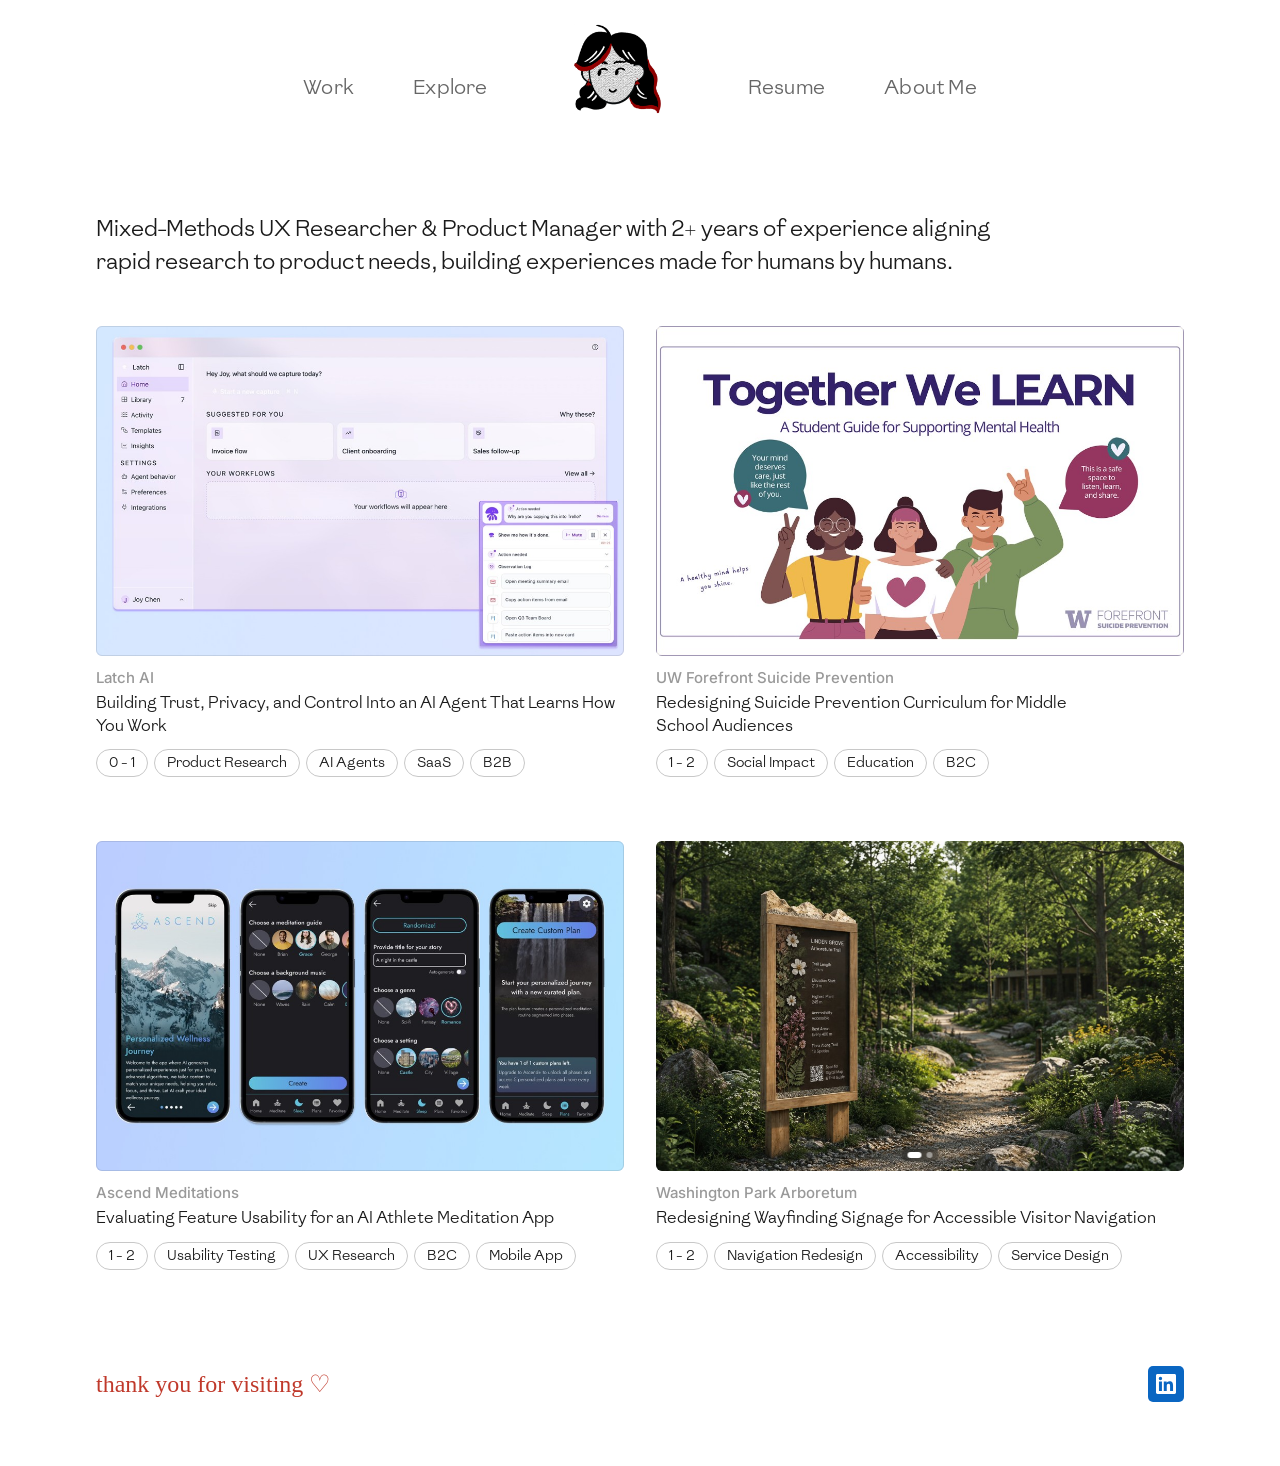
==== commit 5dfd43ed: "Link the Latch AI case study from the homepage work card. Co-authored-by: Cursor <cursoragent@cursor" ====
--- a/index.html
+++ b/index.html
@@ -36,20 +36,20 @@
 
   <section class="work" id="work">
 
-    <div class="card card--locked" aria-disabled="true">
+    <a href="case-study.html" class="card">
       <div class="card-image">
-        <img src="assets/images/latch.jpg" alt="Latch workflow onboarding" />
+        <img src="assets/images/latch.jpg" alt="Latch AI case study" />
       </div>
-      <p class="card-client">Super Labs</p>
-      <h2 class="card-title">Designing Workflow Automation Onboarding for Non-Technical Users</h2>
+      <p class="card-client">Latch AI</p>
+      <h2 class="card-title">Building Trust, Privacy, and Control Into an AI Agent That Learns How You Work</h2>
       <div class="card-tags">
         <span class="tag">0 - 1</span>
-        <span class="tag">Agentic Workflow</span>
-        <span class="tag">Onboarding</span>
+        <span class="tag">Product Research</span>
+        <span class="tag">AI Agents</span>
         <span class="tag">SaaS</span>
         <span class="tag">B2B</span>
       </div>
-    </div>
+    </a>
 
     <div class="card card--locked" aria-disabled="true">
       <div class="card-image">
--- a/assets/css/styles.css
+++ b/assets/css/styles.css
@@ -15,6 +15,7 @@
       --text-primary: #1a1a1a;
       --text-secondary: #888888;
       --accent-red: #c0392b;
+      --focus-ring: var(--accent-red);
       --highlight-bg: #f5c6b8;
       --card-bg: #d8d8d8;
       --tag-border: #c8c8c8;
@@ -36,6 +37,9 @@
       --text-to-media: clamp(32px, 4vw, 48px);
     }
     html { font-size: 16px; scroll-behavior: smooth; }
+    @media (prefers-reduced-motion: reduce) {
+      html { scroll-behavior: auto; }
+    }
     body {
       font-family: var(--font-dm-sans);
       background: var(--white);
@@ -44,6 +48,13 @@
       overflow-x: hidden;
     }
     a { text-decoration: none; color: inherit; }
+
+    /* Visible keyboard focus (skills: better-accessibility) */
+    :focus { outline: none; }
+    :focus-visible {
+      outline: 2px solid var(--focus-ring);
+      outline-offset: 3px;
+    }
 
     /* NAV */
     nav {
@@ -59,28 +70,36 @@
       font-weight: 400;
       color: #666666;
       letter-spacing: 0.01em;
-      transition: color 0.2s;
+      transition: color 0.2s cubic-bezier(0.2, 0, 0, 1);
       white-space: nowrap;
       position: relative;
-      padding-bottom: 4px;
+      padding: 10px 4px 8px;
+      min-height: 40px;
+      display: inline-flex;
+      align-items: center;
+      box-sizing: border-box;
     }
     .nav-link::after {
       content: "";
       position: absolute;
-      left: 0;
-      right: 0;
-      bottom: 0;
+      left: 4px;
+      right: 4px;
+      bottom: 4px;
       height: 1.5px;
       background: var(--accent-red);
       transform: scaleX(0);
       transform-origin: left center;
-      transition: transform 0.2s ease;
+      transition: transform 0.2s cubic-bezier(0.2, 0, 0, 1);
     }
     .nav-link:hover {
       color: var(--accent-red);
     }
     .nav-link:hover::after {
       transform: scaleX(1);
+    }
+    .nav-link:focus-visible {
+      outline-offset: 2px;
+      border-radius: 4px;
     }
 
     /* Avatar + revolving name stacked as one brand mark */
@@ -103,8 +122,8 @@
     /* HERO */
     .hero {
       max-width: var(--max-width);
-      margin: var(--space-xl) auto 0;
-      padding: 0 var(--page-pad);
+      margin: var(--space-2xl) auto var(--space-xl);
+      padding: var(--space-md) var(--page-pad);
     }
 
     .hero-line1 {
@@ -112,6 +131,8 @@
       font-size: 26px;
       font-weight: 400;
       line-height: 1.2;
+      letter-spacing: -0.01em;
+      text-wrap: balance;
     }
 
     /* Name ticker under the avatar */
@@ -161,10 +182,11 @@
       font-family: var(--font-absans);
       font-size: 22px;
       font-weight: 400;
-      line-height: 1.45;
+      line-height: 1.5;
       color: var(--text-primary);
       margin-top: 0;
-      max-width: min(920px, 100%);
+      max-width: min(62ch, 100%);
+      text-wrap: pretty;
     }
     .highlight {
       background: var(--highlight-bg);
@@ -207,7 +229,9 @@
         -45deg, transparent, transparent 6px,
         rgba(255,255,255,0.5) 6px, rgba(255,255,255,0.5) 7px
       );
-      transition: transform 0.25s ease, box-shadow 0.25s ease;
+      transition: transform 0.25s cubic-bezier(0.2, 0, 0, 1), box-shadow 0.25s cubic-bezier(0.2, 0, 0, 1);
+      outline: 1px solid oklch(0 0 0 / 0.1);
+      outline-offset: -1px;
     }
     .card:hover .card-image {
       transform: translateY(-3px);
@@ -307,6 +331,7 @@
       color: var(--text-primary);
       margin-top: var(--space-2xs);
       line-height: 1.45;
+      text-wrap: pretty;
     }
     .card-tags { display: flex; flex-wrap: wrap; gap: 6px; margin-top: var(--space-sm); }
     .tag {
